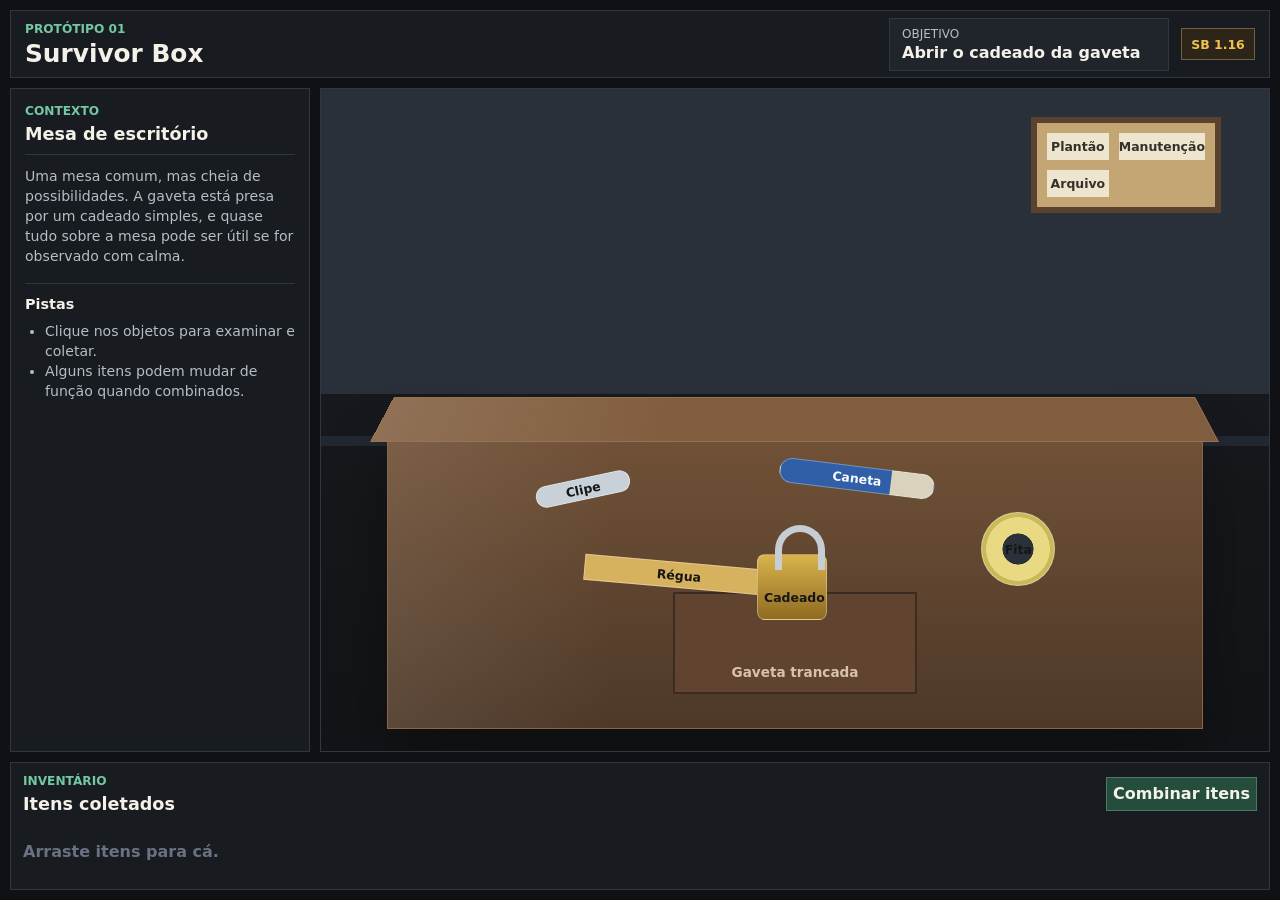
==== index.html @ 9f9d734f "Allow generic item combinations SB 1.16" ====
<!doctype html>
<html lang="pt-BR">
  <head>
    <meta charset="utf-8" />
    <meta name="viewport" content="width=device-width, initial-scale=1" />
    <title>Survivor Box - Protótipo</title>
    <link rel="stylesheet" href="src/styles.css?v=sb116" />
  </head>
  <body>
    <main class="game-shell" aria-label="Tela de jogo">
      <header class="top-bar">
        <div>
          <p class="eyebrow">Protótipo 01</p>
          <h1>Survivor Box</h1>
        </div>
        <div class="top-status">
          <div class="objective">
            <span>Objetivo</span>
            <strong>Abrir o cadeado da gaveta</strong>
          </div>
          <span class="version-label" aria-label="Versão do jogo">SB 1.16</span>
        </div>
      </header>

      <section class="play-layout">
        <aside class="context-panel" aria-labelledby="context-title">
          <div class="panel-header">
            <p class="eyebrow">Contexto</p>
            <h2 id="context-title">Mesa de escritório</h2>
          </div>
          <p id="context-text">
            Uma mesa comum, mas cheia de possibilidades. A gaveta está presa
            por um cadeado simples, e quase tudo sobre a mesa pode ser útil se
            for observado com calma.
          </p>
          <div class="notes">
            <h3>Pistas</h3>
            <ul id="clue-list">
              <li>Clique nos objetos para examinar e coletar.</li>
              <li>Alguns itens podem mudar de função quando combinados.</li>
            </ul>
          </div>
        </aside>

        <section class="scene" aria-label="Cenário interativo">
          <div class="wall">
            <div class="notice-board">
              <span>Plantão</span>
              <span>Manutenção</span>
              <span>Arquivo</span>
            </div>
          </div>

          <div class="desk" aria-label="Mesa de escritório">
            <button
              class="hotspot item paperclip"
              type="button"
              data-item="Clipe"
              data-description="Um clipe de metal. Fino, flexível e fácil de desdobrar com as mãos."
            >
              Clipe
            </button>
            <button
              class="hotspot item pen"
              type="button"
              data-item="Caneta"
              data-description="Uma caneta esferográfica. O corpo parece firme, e talvez esconda peças úteis por dentro."
            >
              Caneta
            </button>
            <button
              class="hotspot item tape"
              type="button"
              data-item="Fita"
              data-description="Um rolo pequeno de fita adesiva. Não resolve tudo, mas segura quase qualquer improviso por tempo suficiente."
            >
              Fita
            </button>
            <button
              class="hotspot item ruler"
              type="button"
              data-item="Régua"
              data-description="Uma régua fina de plástico. Boa para medir, apoiar ou alcançar uma fresta estreita."
            >
              Régua
            </button>
            <button
              class="hotspot lock"
              id="lock"
              type="button"
              data-description="O cadeado prende a gaveta. A abertura é pequena, e força bruta só faria barulho."
            >
              Cadeado
            </button>
            <div class="drawer" id="drawer">
              <span id="drawer-label">Gaveta trancada</span>
            </div>
            <div class="success-message" id="success-message" role="status">
              Gaveta aberta. Protótipo concluído.
            </div>
          </div>
        </section>
      </section>

      <section class="inventory" aria-labelledby="inventory-title">
        <div class="inventory-head">
          <div>
            <p class="eyebrow">Inventário</p>
            <h2 id="inventory-title">Itens coletados</h2>
          </div>
          <div class="combine-controls">
            <button class="action-button" type="button" id="combine-button">
              Combinar itens
            </button>
            <span class="combine-instruction" id="combine-instruction" hidden>
              Clique nos itens para combinar
            </span>
            <button class="ok-button" type="button" id="combine-ok-button" hidden>
              OK
            </button>
          </div>
        </div>
        <div class="inventory-items" id="inventory-items" aria-live="polite">
          <span class="inventory-empty">Arraste itens para cá.</span>
        </div>
      </section>
    </main>

    <div class="cursor-hint" id="cursor-hint" aria-hidden="true">
      Clique nos itens para combinar
    </div>
    <div class="action-hint" id="action-hint" aria-hidden="true">
      A ferramenta parece não ter efeito.
    </div>
    <script src="src/game.js?v=sb116"></script>
  </body>
</html>
---- src/styles.css ----
:root {
  color-scheme: dark;
  --bg: #101114;
  --panel: #181b20;
  --panel-strong: #20252c;
  --desk: #735338;
  --desk-dark: #4d3828;
  --text: #f4f1e9;
  --muted: #b7bdc7;
  --accent: #73c7a2;
  --accent-strong: #f2c14e;
  --line: #303743;
}

* {
  box-sizing: border-box;
}

body {
  margin: 0;
  min-width: 1100px;
  min-height: 100vh;
  overflow: hidden;
  font-family:
    Inter, ui-sans-serif, system-ui, -apple-system, BlinkMacSystemFont, "Segoe UI",
    sans-serif;
  background: var(--bg);
  color: var(--text);
}

body.combine-mode {
  cursor: crosshair;
}

body.combine-mode .inventory-token {
  cursor: crosshair;
}

body.combine-mode .action-button,
body.combine-mode .ok-button {
  cursor: pointer;
}

body.dragging-item {
  cursor: grabbing;
  user-select: none;
}

button {
  font: inherit;
}

.game-shell {
  height: 100vh;
  display: grid;
  grid-template-rows: 68px minmax(0, 1fr) 128px;
  gap: 10px;
  padding: 10px;
}

.top-bar,
.inventory,
.context-panel {
  border: 1px solid var(--line);
  background: var(--panel);
}

.top-bar {
  min-height: 0;
  display: flex;
  align-items: center;
  justify-content: space-between;
  padding: 10px 14px;
}

.eyebrow,
h1,
h2,
h3,
p {
  margin-top: 0;
}

.eyebrow {
  margin-bottom: 4px;
  color: var(--accent);
  font-size: 0.76rem;
  font-weight: 800;
  letter-spacing: 0;
  text-transform: uppercase;
}

h1 {
  margin-bottom: 0;
  font-size: 1.55rem;
  line-height: 1;
}

h2 {
  margin-bottom: 0;
  font-size: 1.1rem;
}

h3 {
  margin-bottom: 10px;
  font-size: 0.9rem;
}

p,
li {
  color: var(--muted);
  font-size: 0.88rem;
  line-height: 1.42;
}

.objective {
  display: grid;
  gap: 2px;
  min-width: 280px;
  padding: 8px 12px;
  border: 1px solid var(--line);
  background: var(--panel-strong);
}

.top-status {
  display: flex;
  align-items: center;
  gap: 12px;
}

.version-label {
  min-width: 74px;
  min-height: 32px;
  display: inline-grid;
  place-items: center;
  border: 1px solid #6f6040;
  background: #2d2618;
  color: var(--accent-strong);
  font-size: 0.78rem;
  font-weight: 900;
}

.objective span {
  color: var(--muted);
  font-size: 0.75rem;
  text-transform: uppercase;
}

.play-layout {
  min-height: 0;
  display: grid;
  grid-template-columns: 300px minmax(720px, 1fr);
  gap: 10px;
}

.context-panel {
  overflow: hidden;
  padding: 14px;
}

.panel-header {
  margin-bottom: 12px;
  padding-bottom: 10px;
  border-bottom: 1px solid var(--line);
}

.notes {
  margin-top: 16px;
  padding-top: 12px;
  border-top: 1px solid var(--line);
}

.notes ul {
  margin: 0;
  padding-left: 20px;
}

.scene {
  position: relative;
  overflow: hidden;
  min-height: 0;
  border: 1px solid var(--line);
  background:
    linear-gradient(180deg, #29303a 0 46%, transparent 46%),
    linear-gradient(180deg, #1a1d22 0, #121417 100%);
}

.wall {
  position: absolute;
  inset: 0 0 46% 0;
  border-bottom: 10px solid #222832;
}

.notice-board {
  position: absolute;
  top: 28px;
  right: 48px;
  width: 190px;
  height: 96px;
  padding: 10px;
  border: 6px solid #5b412f;
  background: #c3a673;
  display: grid;
  grid-template-columns: 1fr 1fr;
  gap: 10px;
}

.notice-board span {
  display: grid;
  place-items: center;
  min-height: 26px;
  background: #eee5cf;
  color: #34302a;
  font-size: 0.78rem;
  font-weight: 700;
}

.desk {
  position: absolute;
  left: 7%;
  right: 7%;
  bottom: 22px;
  height: min(310px, calc(100% - 130px));
  border: 1px solid #8a6545;
  background:
    linear-gradient(90deg, rgba(255, 255, 255, 0.08), transparent 28%),
    linear-gradient(180deg, var(--desk), var(--desk-dark));
  box-shadow: 0 28px 60px rgba(0, 0, 0, 0.32);
}

.desk::before {
  content: "";
  position: absolute;
  left: -18px;
  right: -18px;
  top: -28px;
  height: 48px;
  border: 1px solid #9b7250;
  background:
    linear-gradient(90deg, rgba(255, 255, 255, 0.12), transparent 36%),
    #815d3f;
  transform: perspective(260px) rotateX(18deg);
  transform-origin: bottom;
}

.desk.drop-target {
  box-shadow:
    inset 0 0 0 3px rgba(115, 199, 162, 0.3),
    0 28px 60px rgba(0, 0, 0, 0.32);
}

.drawer {
  position: absolute;
  left: 35%;
  bottom: 34px;
  width: 30%;
  height: 102px;
  border: 2px solid #3d2b1f;
  background: #60442f;
  display: grid;
  place-items: end center;
  padding-bottom: 12px;
  transition:
    bottom 260ms ease,
    background 260ms ease,
    box-shadow 260ms ease;
}

.drawer span {
  color: #d8c3a8;
  font-size: 0.85rem;
  font-weight: 700;
}

.drawer.open {
  bottom: 10px;
  background: #37271c;
  box-shadow: inset 0 34px 0 rgba(0, 0, 0, 0.35);
}

.drawer.open span {
  color: var(--accent);
}

.hotspot {
  position: absolute;
  z-index: 2;
  border: 1px solid rgba(255, 255, 255, 0.32);
  color: #161616;
  cursor: pointer;
  font-size: 0.78rem;
  font-weight: 800;
  touch-action: none;
  transition:
    transform 140ms ease,
    box-shadow 140ms ease,
    border-color 140ms ease;
}

.hotspot:hover,
.hotspot:focus-visible {
  outline: none;
  transform: translateY(-2px);
  border-color: var(--accent-strong);
  box-shadow: 0 0 0 3px rgba(242, 193, 78, 0.22);
}

.item.collected {
  opacity: 0.18;
  pointer-events: none;
}

.inventory.drop-target {
  border-color: var(--accent);
  box-shadow: inset 0 0 0 2px rgba(115, 199, 162, 0.3);
}

.paperclip {
  left: 18%;
  top: 58px;
  width: 96px;
  height: 22px;
  border-radius: 999px;
  background: #c9d1d8;
  transform: rotate(-12deg);
}

.pen {
  left: 48%;
  top: 46px;
  width: 156px;
  height: 25px;
  border-radius: 999px;
  background: linear-gradient(90deg, #305fa7 0 72%, #d9d2bd 72%);
  transform: rotate(7deg);
  color: #f8fbff;
}

.tape {
  right: 18%;
  top: 92px;
  width: 74px;
  height: 74px;
  border-radius: 50%;
  background: radial-gradient(circle, #2b3139 0 30%, #e9d982 31% 62%, #c9b95b 63%);
}

.ruler {
  left: 24%;
  top: 142px;
  width: 190px;
  height: 26px;
  background: #d6b15e;
  transform: rotate(5deg);
}

.dropped-item {
  min-width: 96px;
  min-height: 38px;
  display: inline-flex;
  align-items: center;
  justify-content: center;
  gap: 6px;
  padding: 6px 10px;
  border-radius: 6px;
  background: #20252c;
  color: var(--text);
}

.dropped-item span {
  color: var(--accent-strong);
}

.dropped-item.drag-source {
  opacity: 0.92;
  box-shadow: 0 0 0 3px rgba(242, 193, 78, 0.22);
}

.item.drag-source {
  opacity: 0.92;
  box-shadow: 0 0 0 3px rgba(242, 193, 78, 0.22);
}

.hotspot.combine-selected {
  border-color: var(--accent);
  box-shadow: 0 0 0 3px rgba(115, 199, 162, 0.3);
}

.lock {
  left: calc(50% - 38px);
  bottom: 108px;
  width: 70px;
  height: 66px;
  padding-top: 22px;
  border-radius: 8px;
  background: linear-gradient(180deg, #d9b34c, #8f6b21);
}

.lock::before {
  content: "";
  position: absolute;
  left: 17px;
  top: -30px;
  width: 36px;
  height: 38px;
  border: 7px solid #c7cdd4;
  border-bottom: 0;
  border-radius: 28px 28px 0 0;
}

.lock.open {
  bottom: 82px;
  opacity: 0.55;
  transform: rotate(12deg);
  pointer-events: none;
}

.lock.open::before {
  transform: translateX(16px) rotate(18deg);
  transform-origin: bottom left;
}

.lock.use-target {
  border-color: var(--accent);
  box-shadow: 0 0 0 4px rgba(115, 199, 162, 0.24);
}

.success-message {
  position: absolute;
  left: 50%;
  bottom: 160px;
  z-index: 3;
  width: 320px;
  min-height: 54px;
  display: none;
  place-items: center;
  padding: 12px 16px;
  border: 1px solid #6aa98c;
  background: #153528;
  color: var(--text);
  font-weight: 800;
  text-align: center;
  transform: translateX(-50%);
}

.success-message.visible {
  display: grid;
}

.inventory {
  min-height: 0;
  padding: 10px 12px;
}

.inventory-head {
  display: flex;
  align-items: center;
  justify-content: space-between;
  margin-bottom: 8px;
}

.combine-controls {
  display: flex;
  align-items: center;
  gap: 8px;
}

.action-button,
.ok-button {
  min-width: 146px;
  min-height: 34px;
  border: 1px solid #497a63;
  background: #244d3c;
  color: var(--text);
  cursor: pointer;
  font-weight: 800;
}

.action-button.active {
  border-color: var(--accent-strong);
  background: #5a4318;
  color: #fff4ca;
}

.combine-instruction {
  min-height: 34px;
  display: inline-grid;
  place-items: center;
  padding: 0 10px;
  border: 1px solid #6f6040;
  background: #2d2618;
  color: var(--accent-strong);
  font-size: 0.78rem;
  font-weight: 900;
  white-space: nowrap;
}

.combine-instruction.ready {
  border-color: var(--accent);
  background: #173b2d;
  color: var(--text);
}

.ok-button {
  min-width: 54px;
  border-color: #6f6040;
  background: #2d2618;
  color: var(--accent-strong);
}

.ok-button:disabled {
  opacity: 0.42;
  cursor: not-allowed;
}

.combine-instruction[hidden],
.ok-button[hidden] {
  display: none;
}

.action-button:hover,
.action-button:focus-visible,
.ok-button:hover:not(:disabled),
.ok-button:focus-visible {
  outline: none;
  border-color: var(--accent);
}

.cursor-hint,
.action-hint {
  position: fixed;
  left: 0;
  top: 0;
  z-index: 20;
  display: none;
  pointer-events: none;
  padding: 7px 10px;
  border: 1px solid #6f6040;
  background: rgba(45, 38, 24, 0.96);
  color: var(--accent-strong);
  font-size: 0.78rem;
  font-weight: 900;
  transform: translate(14px, 16px);
  white-space: nowrap;
}

.action-hint {
  border-color: #8d7450;
  background: rgba(28, 25, 21, 0.96);
  color: #e8d8bc;
}

.inventory-items {
  min-height: 58px;
  display: flex;
  align-items: center;
  gap: 10px;
  overflow: hidden;
}

.inventory-empty {
  color: #697280;
  font-weight: 800;
}

.inventory-token {
  min-width: 104px;
  min-height: 58px;
  display: inline-flex;
  align-items: center;
  justify-content: center;
  gap: 8px;
  padding: 8px 12px;
  border: 1px solid transparent;
  background: #20252c;
  color: var(--text);
  cursor: pointer;
  font-weight: 900;
  touch-action: none;
}

.inventory-token.selected {
  border-color: var(--accent-strong);
  box-shadow: inset 0 0 0 2px rgba(242, 193, 78, 0.36);
}

.inventory-token.combine-selected {
  border-color: var(--accent);
  background: #1d3a2d;
  box-shadow: inset 0 0 0 2px rgba(115, 199, 162, 0.36);
}

.inventory-token.combine-selected::after {
  content: "Selecionado";
  color: var(--accent);
  font-size: 0.68rem;
  font-weight: 900;
}

.token-icon {
  width: 26px;
  height: 26px;
  display: inline-grid;
  place-items: center;
  border: 1px solid #526171;
  background: #11151a;
  color: var(--accent-strong);
  font-size: 1rem;
}

.cursor-hint.visible,
.action-hint.visible {
  display: block;
}

.drag-ghost {
  position: fixed;
  left: 0;
  top: 0;
  z-index: 30;
  display: grid;
  place-items: center;
  min-width: 96px;
  min-height: 38px;
  padding: 8px 12px;
  border: 1px solid var(--accent-strong);
  background: rgba(36, 77, 60, 0.94);
  color: var(--text);
  font-size: 0.82rem;
  font-weight: 900;
  pointer-events: none;
  transform: translate(-50%, -50%);
}

@media (max-height: 680px) {
  body {
    overflow: auto;
  }

  .game-shell {
    min-height: 680px;
  }
}
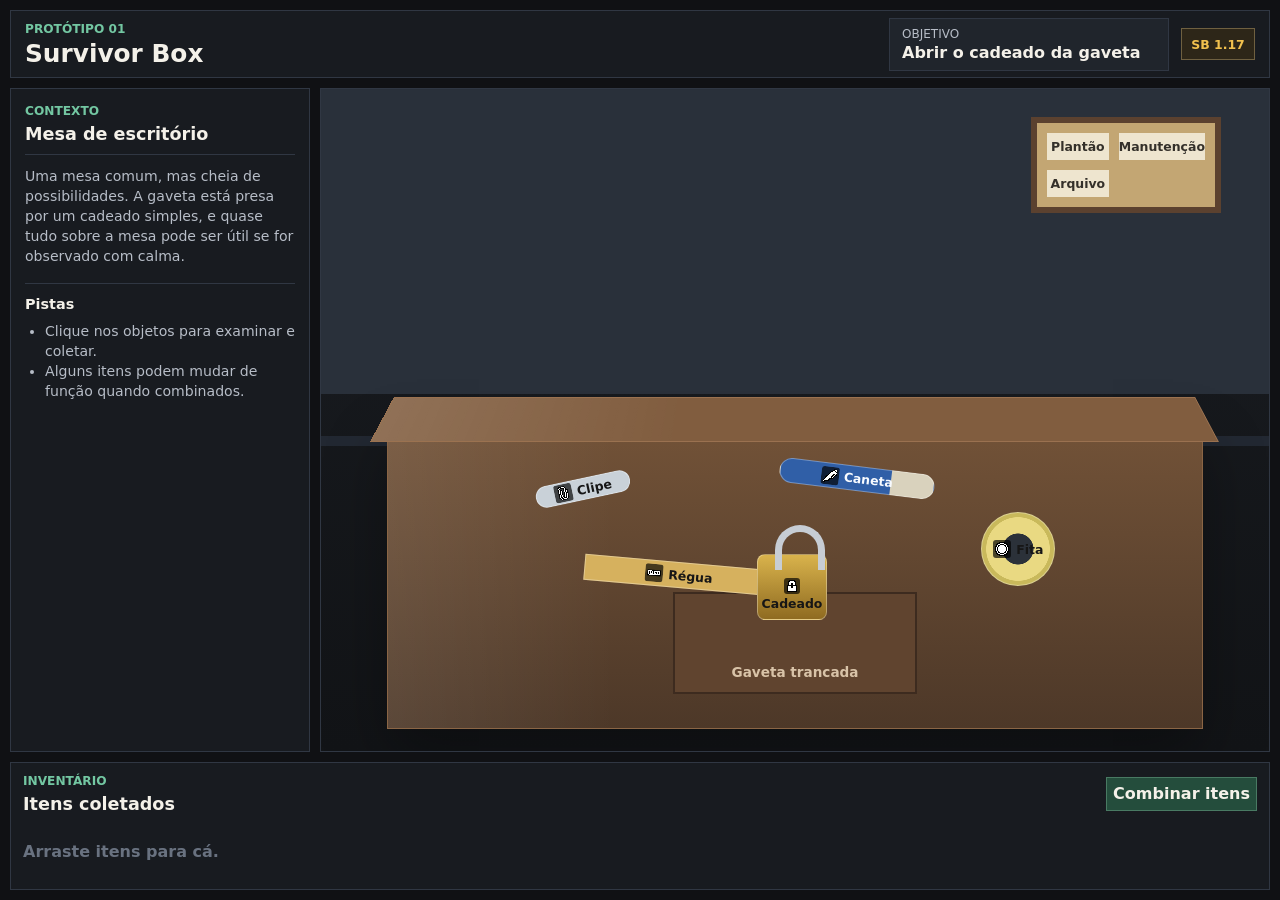
==== commit 3cda730e: "Add item icons SB 1.17" ====
--- a/index.html
+++ b/index.html
@@ -4,7 +4,7 @@
     <meta charset="utf-8" />
     <meta name="viewport" content="width=device-width, initial-scale=1" />
     <title>Survivor Box - Protótipo</title>
-    <link rel="stylesheet" href="src/styles.css?v=sb116" />
+    <link rel="stylesheet" href="src/styles.css?v=sb117" />
   </head>
   <body>
     <main class="game-shell" aria-label="Tela de jogo">
@@ -18,7 +18,7 @@
             <span>Objetivo</span>
             <strong>Abrir o cadeado da gaveta</strong>
           </div>
-          <span class="version-label" aria-label="Versão do jogo">SB 1.16</span>
+          <span class="version-label" aria-label="Versão do jogo">SB 1.17</span>
         </div>
       </header>
 
@@ -90,7 +90,13 @@
               type="button"
               data-description="O cadeado prende a gaveta. A abertura é pequena, e força bruta só faria barulho."
             >
-              Cadeado
+              <img
+                class="item-icon"
+                src="src/assets/icons/cadeado.png"
+                alt=""
+                draggable="false"
+              />
+              <span>Cadeado</span>
             </button>
             <div class="drawer" id="drawer">
               <span id="drawer-label">Gaveta trancada</span>
@@ -132,6 +138,6 @@
     <div class="action-hint" id="action-hint" aria-hidden="true">
       A ferramenta parece não ter efeito.
     </div>
-    <script src="src/game.js?v=sb116"></script>
+    <script src="src/game.js?v=sb117"></script>
   </body>
 </html>
--- a/src/styles.css
+++ b/src/styles.css
@@ -285,6 +285,10 @@
 .hotspot {
   position: absolute;
   z-index: 2;
+  display: inline-flex;
+  align-items: center;
+  justify-content: center;
+  gap: 5px;
   border: 1px solid rgba(255, 255, 255, 0.32);
   color: #161616;
   cursor: pointer;
@@ -297,6 +301,16 @@
     border-color 140ms ease;
 }
 
+.item-icon {
+  width: 18px;
+  height: 18px;
+  image-rendering: pixelated;
+  object-fit: contain;
+  padding: 2px;
+  border-radius: 3px;
+  background: rgba(0, 0, 0, 0.68);
+}
+
 .hotspot:hover,
 .hotspot:focus-visible {
   outline: none;
@@ -368,7 +382,7 @@
 }
 
 .dropped-item span {
-  color: var(--accent-strong);
+  color: var(--text);
 }
 
 .dropped-item.drag-source {
@@ -391,9 +405,16 @@
   bottom: 108px;
   width: 70px;
   height: 66px;
-  padding-top: 22px;
+  flex-direction: column;
+  gap: 2px;
+  padding-top: 16px;
   border-radius: 8px;
   background: linear-gradient(180deg, #d9b34c, #8f6b21);
+}
+
+.lock .item-icon {
+  width: 16px;
+  height: 16px;
 }
 
 .lock::before {
@@ -600,12 +621,12 @@
 .token-icon {
   width: 26px;
   height: 26px;
-  display: inline-grid;
-  place-items: center;
+  flex: 0 0 auto;
+  padding: 4px;
   border: 1px solid #526171;
   background: #11151a;
-  color: var(--accent-strong);
-  font-size: 1rem;
+  image-rendering: pixelated;
+  object-fit: contain;
 }
 
 .cursor-hint.visible,
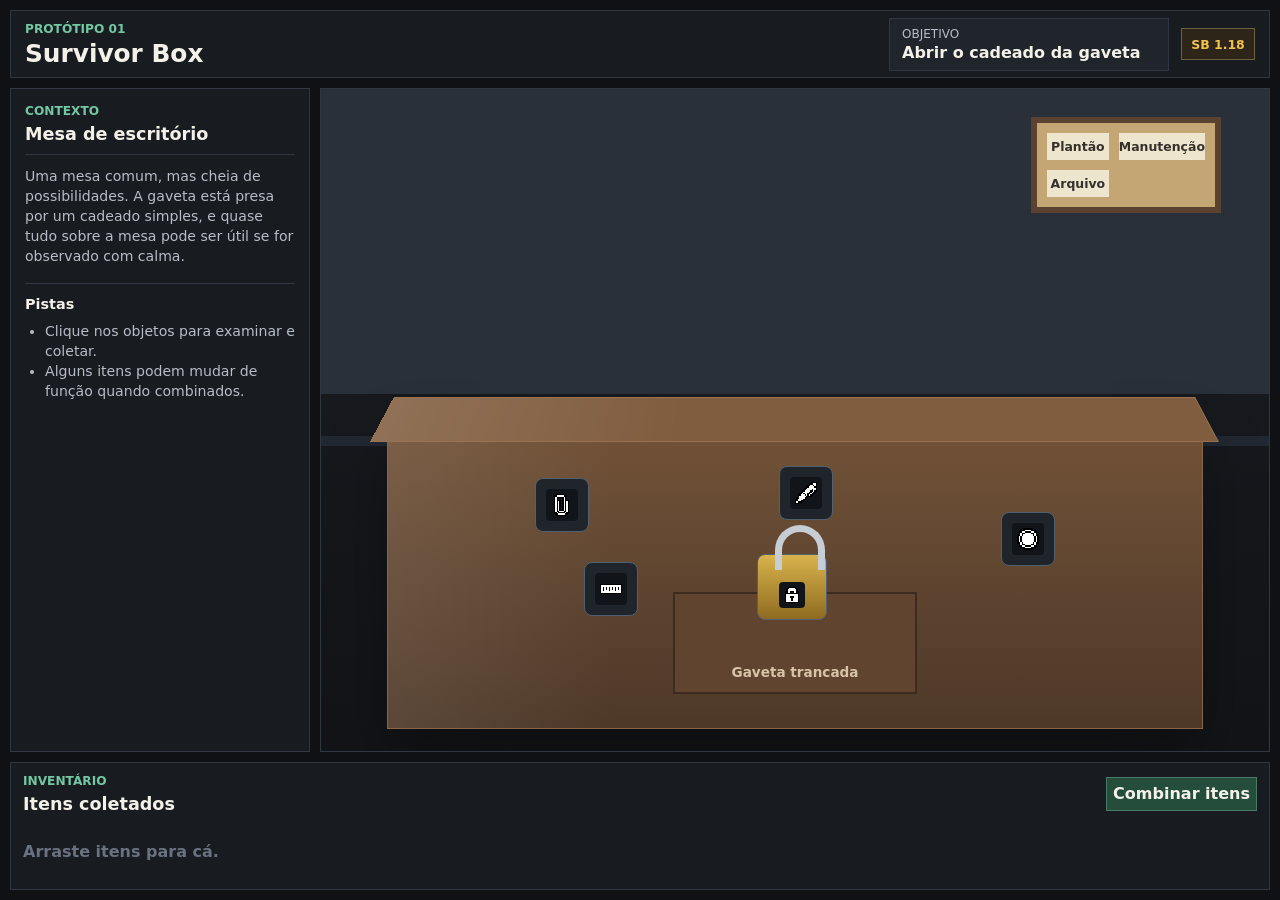
==== commit fb5567f7: "Use icon-only scene items SB 1.18" ====
--- a/index.html
+++ b/index.html
@@ -4,7 +4,7 @@
     <meta charset="utf-8" />
     <meta name="viewport" content="width=device-width, initial-scale=1" />
     <title>Survivor Box - Protótipo</title>
-    <link rel="stylesheet" href="src/styles.css?v=sb117" />
+    <link rel="stylesheet" href="src/styles.css?v=sb118" />
   </head>
   <body>
     <main class="game-shell" aria-label="Tela de jogo">
@@ -18,7 +18,7 @@
             <span>Objetivo</span>
             <strong>Abrir o cadeado da gaveta</strong>
           </div>
-          <span class="version-label" aria-label="Versão do jogo">SB 1.17</span>
+          <span class="version-label" aria-label="Versão do jogo">SB 1.18</span>
         </div>
       </header>
 
@@ -138,6 +138,6 @@
     <div class="action-hint" id="action-hint" aria-hidden="true">
       A ferramenta parece não ter efeito.
     </div>
-    <script src="src/game.js?v=sb117"></script>
+    <script src="src/game.js?v=sb118"></script>
   </body>
 </html>
--- a/src/styles.css
+++ b/src/styles.css
@@ -288,9 +288,10 @@
   display: inline-flex;
   align-items: center;
   justify-content: center;
-  gap: 5px;
-  border: 1px solid rgba(255, 255, 255, 0.32);
-  color: #161616;
+  gap: 0;
+  border: 1px solid #526171;
+  background: #20252c;
+  color: var(--text);
   cursor: pointer;
   font-size: 0.78rem;
   font-weight: 800;
@@ -302,13 +303,22 @@
 }
 
 .item-icon {
-  width: 18px;
-  height: 18px;
+  width: 32px;
+  height: 32px;
   image-rendering: pixelated;
   object-fit: contain;
-  padding: 2px;
-  border-radius: 3px;
-  background: rgba(0, 0, 0, 0.68);
+  padding: 5px;
+  border-radius: 4px;
+  background: #11151a;
+}
+
+.desk .hotspot > span {
+  position: absolute;
+  width: 1px;
+  height: 1px;
+  overflow: hidden;
+  white-space: nowrap;
+  clip-path: inset(50%);
 }
 
 .hotspot:hover,
@@ -332,51 +342,45 @@
 .paperclip {
   left: 18%;
   top: 58px;
-  width: 96px;
-  height: 22px;
-  border-radius: 999px;
-  background: #c9d1d8;
-  transform: rotate(-12deg);
+  width: 54px;
+  height: 54px;
+  border-radius: 8px;
 }
 
 .pen {
   left: 48%;
   top: 46px;
-  width: 156px;
-  height: 25px;
-  border-radius: 999px;
-  background: linear-gradient(90deg, #305fa7 0 72%, #d9d2bd 72%);
-  transform: rotate(7deg);
-  color: #f8fbff;
+  width: 54px;
+  height: 54px;
+  border-radius: 8px;
 }
 
 .tape {
   right: 18%;
   top: 92px;
-  width: 74px;
-  height: 74px;
-  border-radius: 50%;
-  background: radial-gradient(circle, #2b3139 0 30%, #e9d982 31% 62%, #c9b95b 63%);
+  width: 54px;
+  height: 54px;
+  border-radius: 8px;
 }
 
 .ruler {
   left: 24%;
   top: 142px;
-  width: 190px;
-  height: 26px;
-  background: #d6b15e;
-  transform: rotate(5deg);
+  width: 54px;
+  height: 54px;
+  border-radius: 8px;
 }
 
 .dropped-item {
-  min-width: 96px;
-  min-height: 38px;
+  width: 54px;
+  height: 54px;
+  min-width: 54px;
+  min-height: 54px;
   display: inline-flex;
   align-items: center;
   justify-content: center;
-  gap: 6px;
-  padding: 6px 10px;
-  border-radius: 6px;
+  padding: 0;
+  border-radius: 8px;
   background: #20252c;
   color: var(--text);
 }
@@ -413,8 +417,8 @@
 }
 
 .lock .item-icon {
-  width: 16px;
-  height: 16px;
+  width: 26px;
+  height: 26px;
 }
 
 .lock::before {
@@ -639,11 +643,12 @@
   left: 0;
   top: 0;
   z-index: 30;
-  display: grid;
-  place-items: center;
-  min-width: 96px;
-  min-height: 38px;
-  padding: 8px 12px;
+  display: inline-flex;
+  align-items: center;
+  justify-content: center;
+  width: 54px;
+  height: 54px;
+  padding: 0;
   border: 1px solid var(--accent-strong);
   background: rgba(36, 77, 60, 0.94);
   color: var(--text);
@@ -653,6 +658,15 @@
   transform: translate(-50%, -50%);
 }
 
+.drag-ghost span {
+  position: absolute;
+  width: 1px;
+  height: 1px;
+  overflow: hidden;
+  white-space: nowrap;
+  clip-path: inset(50%);
+}
+
 @media (max-height: 680px) {
   body {
     overflow: auto;
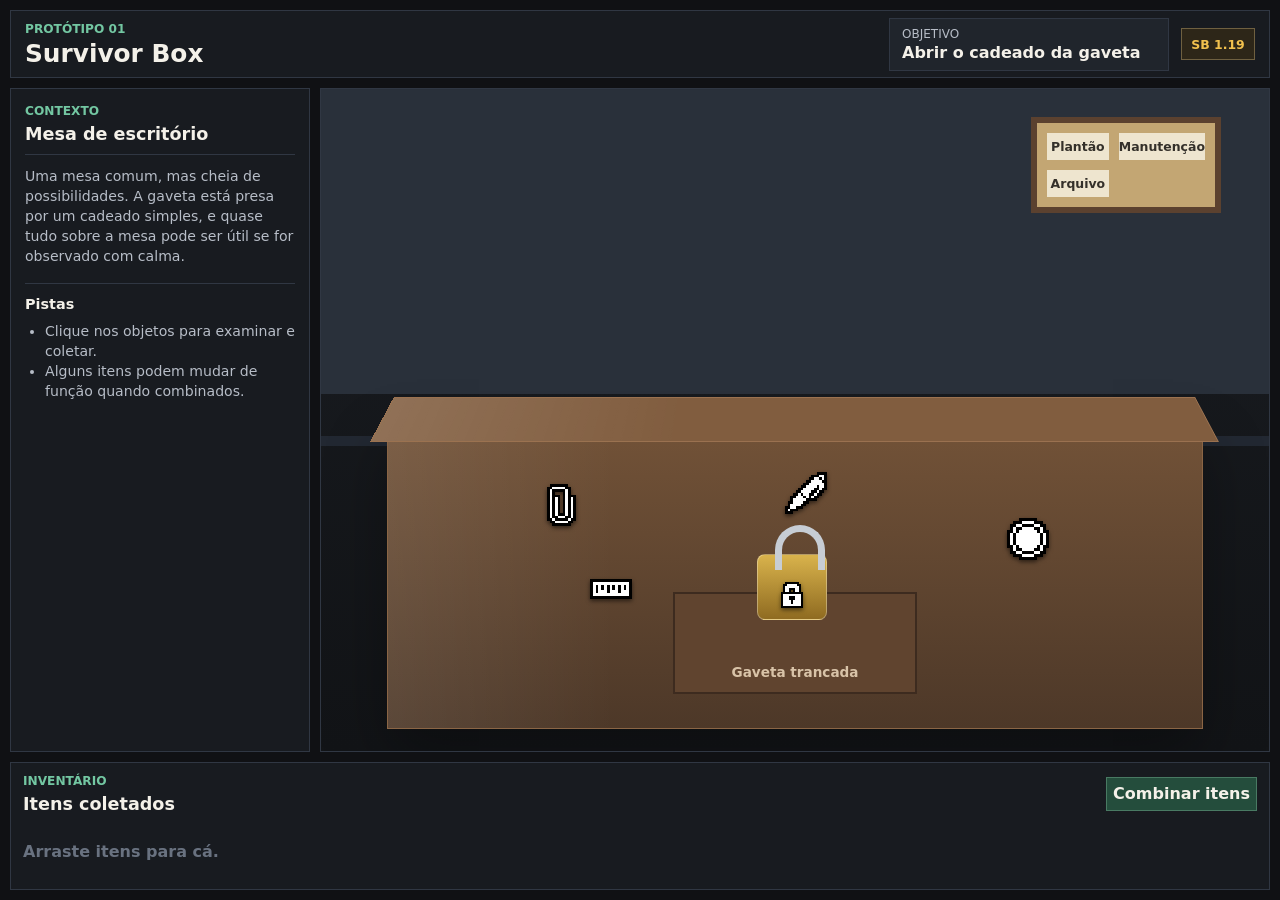
==== commit f91438ee: "Remove scene item borders SB 1.19" ====
--- a/index.html
+++ b/index.html
@@ -4,7 +4,7 @@
     <meta charset="utf-8" />
     <meta name="viewport" content="width=device-width, initial-scale=1" />
     <title>Survivor Box - Protótipo</title>
-    <link rel="stylesheet" href="src/styles.css?v=sb118" />
+    <link rel="stylesheet" href="src/styles.css?v=sb119" />
   </head>
   <body>
     <main class="game-shell" aria-label="Tela de jogo">
@@ -18,7 +18,7 @@
             <span>Objetivo</span>
             <strong>Abrir o cadeado da gaveta</strong>
           </div>
-          <span class="version-label" aria-label="Versão do jogo">SB 1.18</span>
+          <span class="version-label" aria-label="Versão do jogo">SB 1.19</span>
         </div>
       </header>
 
@@ -138,6 +138,6 @@
     <div class="action-hint" id="action-hint" aria-hidden="true">
       A ferramenta parece não ter efeito.
     </div>
-    <script src="src/game.js?v=sb118"></script>
+    <script src="src/game.js?v=sb119"></script>
   </body>
 </html>
--- a/src/styles.css
+++ b/src/styles.css
@@ -289,8 +289,8 @@
   align-items: center;
   justify-content: center;
   gap: 0;
-  border: 1px solid #526171;
-  background: #20252c;
+  border: 0;
+  background: transparent;
   color: var(--text);
   cursor: pointer;
   font-size: 0.78rem;
@@ -303,13 +303,13 @@
 }
 
 .item-icon {
-  width: 32px;
-  height: 32px;
+  width: 42px;
+  height: 42px;
   image-rendering: pixelated;
   object-fit: contain;
-  padding: 5px;
-  border-radius: 4px;
-  background: #11151a;
+  padding: 0;
+  background: transparent;
+  filter: drop-shadow(0 2px 2px rgba(0, 0, 0, 0.55));
 }
 
 .desk .hotspot > span {
@@ -325,8 +325,7 @@
 .hotspot:focus-visible {
   outline: none;
   transform: translateY(-2px);
-  border-color: var(--accent-strong);
-  box-shadow: 0 0 0 3px rgba(242, 193, 78, 0.22);
+  filter: drop-shadow(0 0 8px rgba(242, 193, 78, 0.55));
 }
 
 .item.collected {
@@ -380,8 +379,8 @@
   align-items: center;
   justify-content: center;
   padding: 0;
-  border-radius: 8px;
-  background: #20252c;
+  border-radius: 0;
+  background: transparent;
   color: var(--text);
 }
 
@@ -391,17 +390,16 @@
 
 .dropped-item.drag-source {
   opacity: 0.92;
-  box-shadow: 0 0 0 3px rgba(242, 193, 78, 0.22);
+  filter: drop-shadow(0 0 8px rgba(242, 193, 78, 0.55));
 }
 
 .item.drag-source {
   opacity: 0.92;
-  box-shadow: 0 0 0 3px rgba(242, 193, 78, 0.22);
+  filter: drop-shadow(0 0 8px rgba(242, 193, 78, 0.55));
 }
 
 .hotspot.combine-selected {
-  border-color: var(--accent);
-  box-shadow: 0 0 0 3px rgba(115, 199, 162, 0.3);
+  filter: drop-shadow(0 0 9px rgba(115, 199, 162, 0.72));
 }
 
 .lock {
@@ -414,6 +412,7 @@
   padding-top: 16px;
   border-radius: 8px;
   background: linear-gradient(180deg, #d9b34c, #8f6b21);
+  border: 1px solid rgba(255, 255, 255, 0.32);
 }
 
 .lock .item-icon {
@@ -448,6 +447,7 @@
 .lock.use-target {
   border-color: var(--accent);
   box-shadow: 0 0 0 4px rgba(115, 199, 162, 0.24);
+  filter: none;
 }
 
 .success-message {
@@ -649,13 +649,14 @@
   width: 54px;
   height: 54px;
   padding: 0;
-  border: 1px solid var(--accent-strong);
-  background: rgba(36, 77, 60, 0.94);
+  border: 0;
+  background: transparent;
   color: var(--text);
   font-size: 0.82rem;
   font-weight: 900;
   pointer-events: none;
   transform: translate(-50%, -50%);
+  filter: drop-shadow(0 0 8px rgba(242, 193, 78, 0.65));
 }
 
 .drag-ghost span {
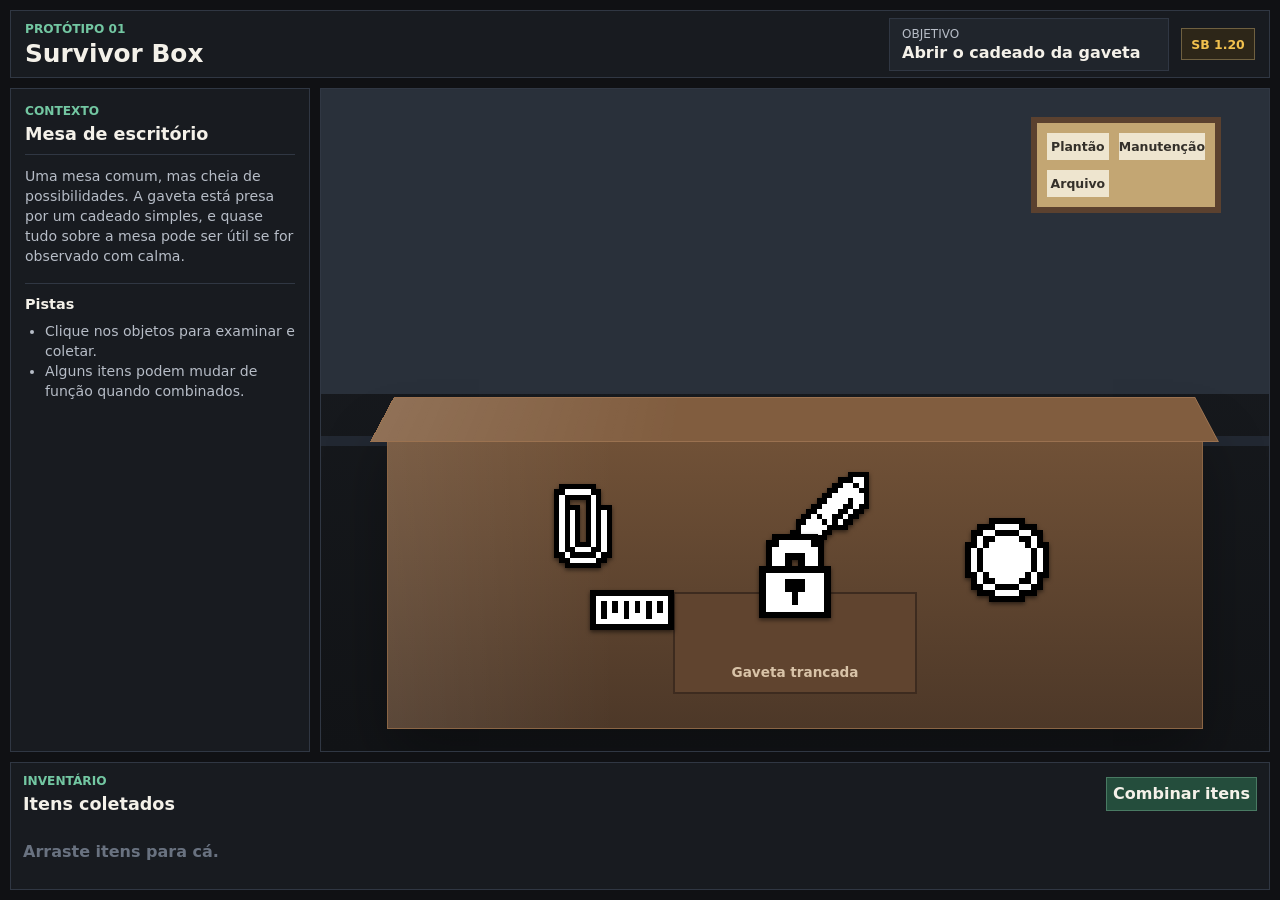
==== commit 7851d91d: "Enlarge scene icons SB 1.20" ====
--- a/index.html
+++ b/index.html
@@ -4,7 +4,7 @@
     <meta charset="utf-8" />
     <meta name="viewport" content="width=device-width, initial-scale=1" />
     <title>Survivor Box - Protótipo</title>
-    <link rel="stylesheet" href="src/styles.css?v=sb119" />
+    <link rel="stylesheet" href="src/styles.css?v=sb120" />
   </head>
   <body>
     <main class="game-shell" aria-label="Tela de jogo">
@@ -18,7 +18,7 @@
             <span>Objetivo</span>
             <strong>Abrir o cadeado da gaveta</strong>
           </div>
-          <span class="version-label" aria-label="Versão do jogo">SB 1.19</span>
+          <span class="version-label" aria-label="Versão do jogo">SB 1.20</span>
         </div>
       </header>
 
@@ -138,6 +138,6 @@
     <div class="action-hint" id="action-hint" aria-hidden="true">
       A ferramenta parece não ter efeito.
     </div>
-    <script src="src/game.js?v=sb119"></script>
+    <script src="src/game.js?v=sb120"></script>
   </body>
 </html>
--- a/src/styles.css
+++ b/src/styles.css
@@ -303,8 +303,8 @@
 }
 
 .item-icon {
-  width: 42px;
-  height: 42px;
+  width: 84px;
+  height: 84px;
   image-rendering: pixelated;
   object-fit: contain;
   padding: 0;
@@ -341,40 +341,40 @@
 .paperclip {
   left: 18%;
   top: 58px;
-  width: 54px;
-  height: 54px;
+  width: 96px;
+  height: 96px;
   border-radius: 8px;
 }
 
 .pen {
   left: 48%;
   top: 46px;
-  width: 54px;
-  height: 54px;
+  width: 96px;
+  height: 96px;
   border-radius: 8px;
 }
 
 .tape {
   right: 18%;
   top: 92px;
-  width: 54px;
-  height: 54px;
+  width: 96px;
+  height: 96px;
   border-radius: 8px;
 }
 
 .ruler {
   left: 24%;
   top: 142px;
-  width: 54px;
-  height: 54px;
+  width: 96px;
+  height: 96px;
   border-radius: 8px;
 }
 
 .dropped-item {
-  width: 54px;
-  height: 54px;
-  min-width: 54px;
-  min-height: 54px;
+  width: 96px;
+  height: 96px;
+  min-width: 96px;
+  min-height: 96px;
   display: inline-flex;
   align-items: center;
   justify-content: center;
@@ -403,33 +403,25 @@
 }
 
 .lock {
-  left: calc(50% - 38px);
-  bottom: 108px;
-  width: 70px;
-  height: 66px;
+  left: calc(50% - 48px);
+  bottom: 104px;
+  width: 96px;
+  height: 96px;
   flex-direction: column;
   gap: 2px;
-  padding-top: 16px;
-  border-radius: 8px;
-  background: linear-gradient(180deg, #d9b34c, #8f6b21);
-  border: 1px solid rgba(255, 255, 255, 0.32);
+  padding: 0;
+  border-radius: 0;
+  background: transparent;
+  border: 0;
 }
 
 .lock .item-icon {
-  width: 26px;
-  height: 26px;
+  width: 84px;
+  height: 84px;
 }
 
 .lock::before {
-  content: "";
-  position: absolute;
-  left: 17px;
-  top: -30px;
-  width: 36px;
-  height: 38px;
-  border: 7px solid #c7cdd4;
-  border-bottom: 0;
-  border-radius: 28px 28px 0 0;
+  content: none;
 }
 
 .lock.open {
@@ -440,8 +432,7 @@
 }
 
 .lock.open::before {
-  transform: translateX(16px) rotate(18deg);
-  transform-origin: bottom left;
+  content: none;
 }
 
 .lock.use-target {
@@ -646,8 +637,8 @@
   display: inline-flex;
   align-items: center;
   justify-content: center;
-  width: 54px;
-  height: 54px;
+  width: 96px;
+  height: 96px;
   padding: 0;
   border: 0;
   background: transparent;
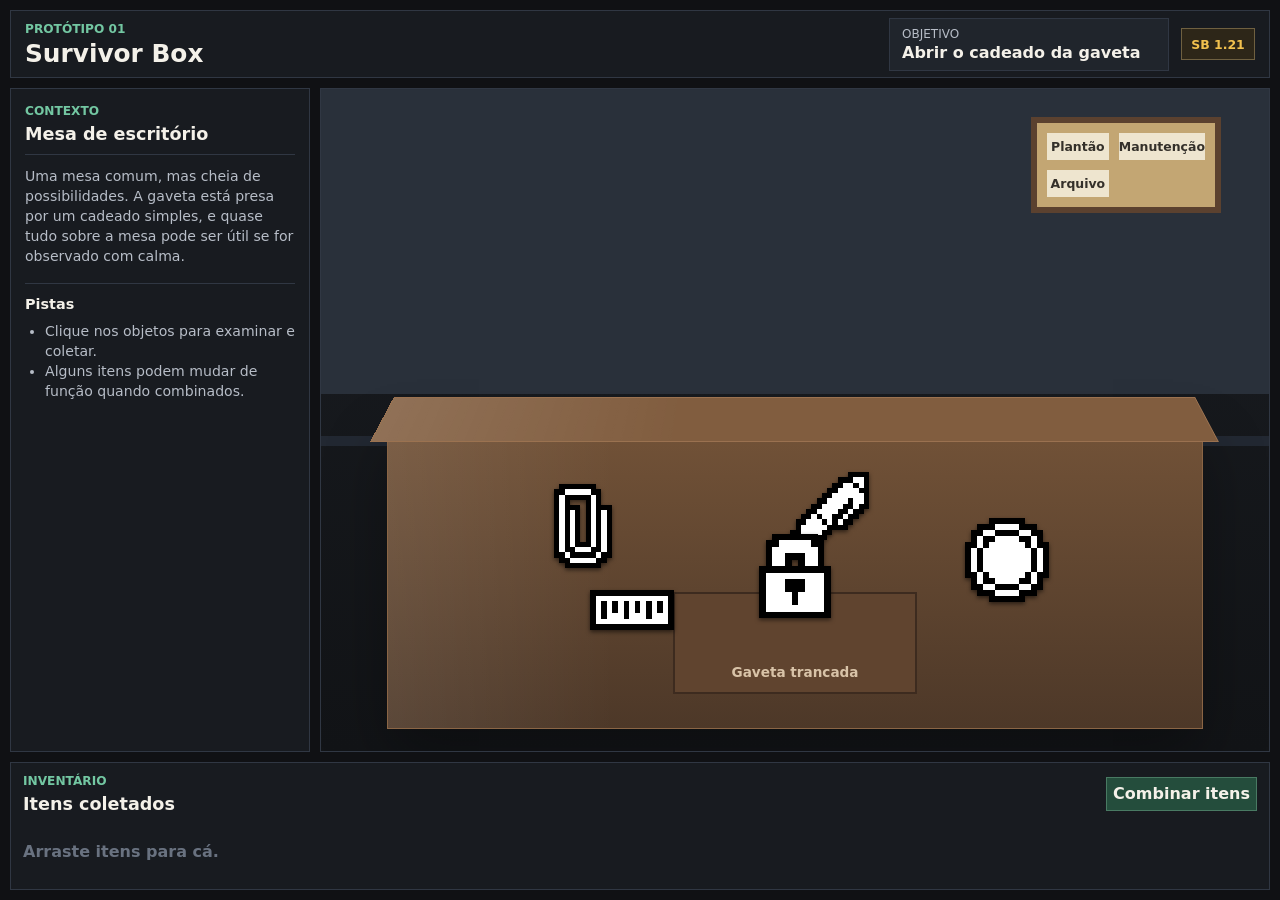
==== commit 9fcb2bbb: "Show item names on hover SB 1.21" ====
--- a/index.html
+++ b/index.html
@@ -4,7 +4,7 @@
     <meta charset="utf-8" />
     <meta name="viewport" content="width=device-width, initial-scale=1" />
     <title>Survivor Box - Protótipo</title>
-    <link rel="stylesheet" href="src/styles.css?v=sb120" />
+    <link rel="stylesheet" href="src/styles.css?v=sb121" />
   </head>
   <body>
     <main class="game-shell" aria-label="Tela de jogo">
@@ -18,7 +18,7 @@
             <span>Objetivo</span>
             <strong>Abrir o cadeado da gaveta</strong>
           </div>
-          <span class="version-label" aria-label="Versão do jogo">SB 1.20</span>
+          <span class="version-label" aria-label="Versão do jogo">SB 1.21</span>
         </div>
       </header>
 
@@ -138,6 +138,6 @@
     <div class="action-hint" id="action-hint" aria-hidden="true">
       A ferramenta parece não ter efeito.
     </div>
-    <script src="src/game.js?v=sb120"></script>
+    <script src="src/game.js?v=sb121"></script>
   </body>
 </html>
--- a/src/styles.css
+++ b/src/styles.css
@@ -314,11 +314,37 @@
 
 .desk .hotspot > span {
   position: absolute;
-  width: 1px;
-  height: 1px;
+  left: 50%;
+  top: calc(100% + 4px);
+  z-index: 5;
+  width: max-content;
+  max-width: 140px;
+  height: auto;
+  min-height: 22px;
+  display: grid;
+  place-items: center;
+  padding: 3px 7px;
+  border: 1px solid #6f6040;
+  background: rgba(45, 38, 24, 0.96);
+  color: var(--accent-strong);
+  font-size: 0.72rem;
+  font-weight: 900;
+  line-height: 1.1;
+  text-align: center;
   overflow: hidden;
   white-space: nowrap;
-  clip-path: inset(50%);
+  opacity: 0;
+  pointer-events: none;
+  transform: translate(-50%, -3px);
+  transition:
+    opacity 120ms ease,
+    transform 120ms ease;
+}
+
+.desk .hotspot:hover > span,
+.desk .hotspot:focus-visible > span {
+  opacity: 1;
+  transform: translate(-50%, 0);
 }
 
 .hotspot:hover,
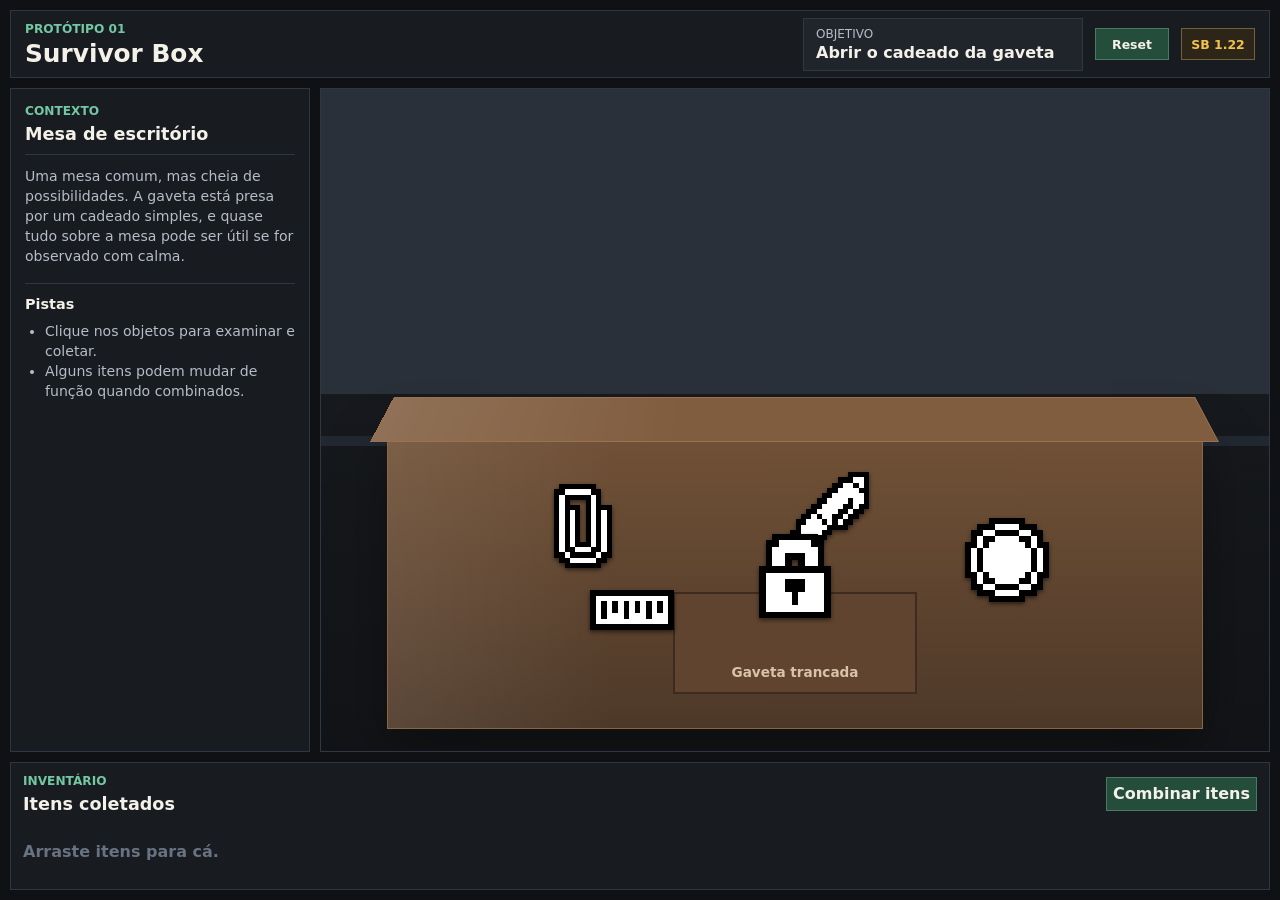
==== commit 85ac8520: "Add reset button SB 1.22" ====
--- a/index.html
+++ b/index.html
@@ -4,7 +4,7 @@
     <meta charset="utf-8" />
     <meta name="viewport" content="width=device-width, initial-scale=1" />
     <title>Survivor Box - Protótipo</title>
-    <link rel="stylesheet" href="src/styles.css?v=sb121" />
+    <link rel="stylesheet" href="src/styles.css?v=sb122" />
   </head>
   <body>
     <main class="game-shell" aria-label="Tela de jogo">
@@ -18,7 +18,10 @@
             <span>Objetivo</span>
             <strong>Abrir o cadeado da gaveta</strong>
           </div>
-          <span class="version-label" aria-label="Versão do jogo">SB 1.21</span>
+          <button class="reset-button" type="button" id="reset-button">
+            Reset
+          </button>
+          <span class="version-label" aria-label="Versão do jogo">SB 1.22</span>
         </div>
       </header>
 
@@ -44,11 +47,6 @@
 
         <section class="scene" aria-label="Cenário interativo">
           <div class="wall">
-            <div class="notice-board">
-              <span>Plantão</span>
-              <span>Manutenção</span>
-              <span>Arquivo</span>
-            </div>
           </div>
 
           <div class="desk" aria-label="Mesa de escritório">
@@ -138,6 +136,6 @@
     <div class="action-hint" id="action-hint" aria-hidden="true">
       A ferramenta parece não ter efeito.
     </div>
-    <script src="src/game.js?v=sb121"></script>
+    <script src="src/game.js?v=sb122"></script>
   </body>
 </html>
--- a/src/styles.css
+++ b/src/styles.css
@@ -140,6 +140,24 @@
   font-weight: 900;
 }
 
+.reset-button {
+  min-width: 74px;
+  min-height: 32px;
+  border: 1px solid #497a63;
+  background: #244d3c;
+  color: var(--text);
+  cursor: pointer;
+  font-size: 0.78rem;
+  font-weight: 900;
+}
+
+.reset-button:hover,
+.reset-button:focus-visible {
+  outline: none;
+  border-color: var(--accent);
+  background: #2d604b;
+}
+
 .objective span {
   color: var(--muted);
   font-size: 0.75rem;
@@ -189,30 +207,6 @@
   position: absolute;
   inset: 0 0 46% 0;
   border-bottom: 10px solid #222832;
-}
-
-.notice-board {
-  position: absolute;
-  top: 28px;
-  right: 48px;
-  width: 190px;
-  height: 96px;
-  padding: 10px;
-  border: 6px solid #5b412f;
-  background: #c3a673;
-  display: grid;
-  grid-template-columns: 1fr 1fr;
-  gap: 10px;
-}
-
-.notice-board span {
-  display: grid;
-  place-items: center;
-  min-height: 26px;
-  background: #eee5cf;
-  color: #34302a;
-  font-size: 0.78rem;
-  font-weight: 700;
 }
 
 .desk {
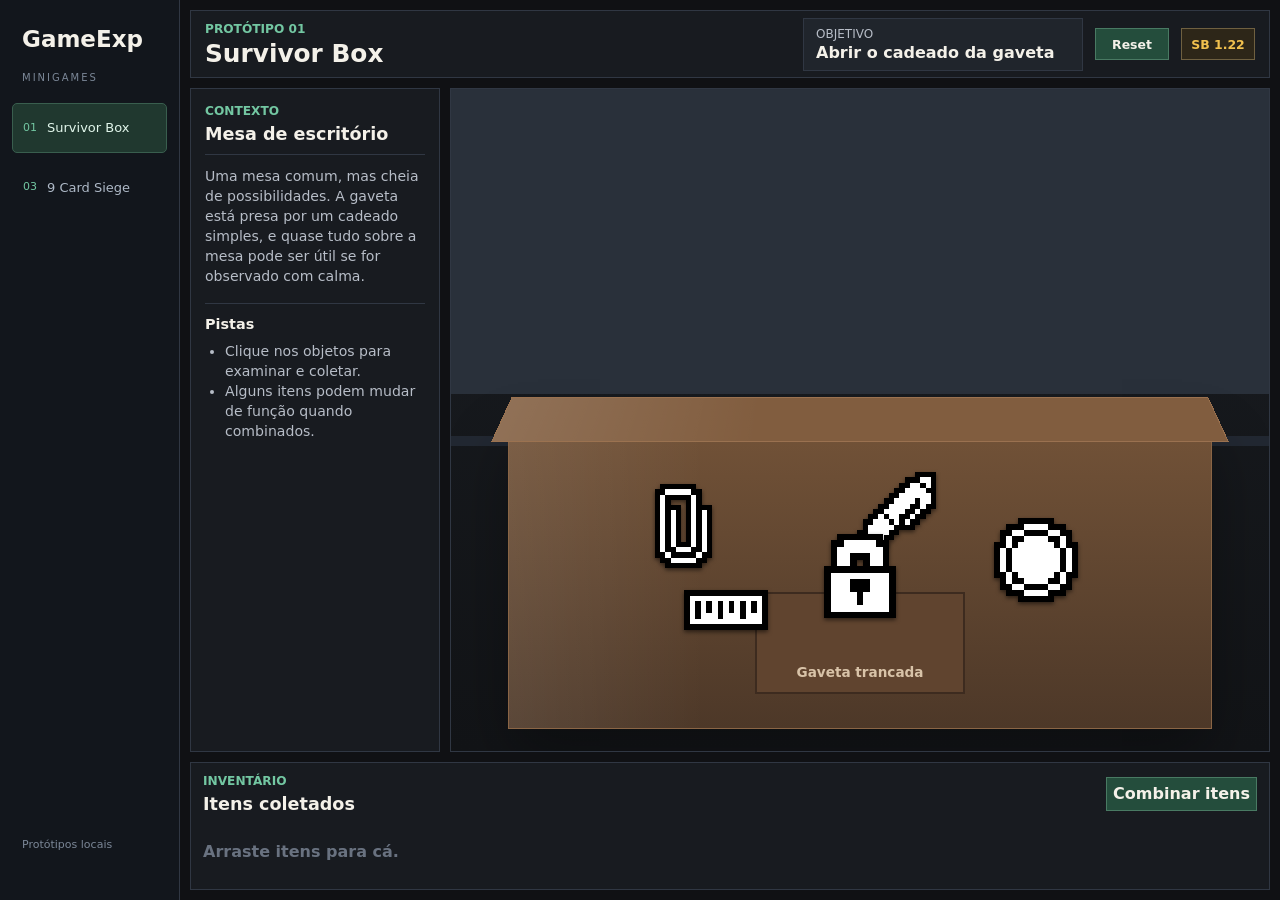
==== commit 7d8e1994: "Add 9 Card Siege with Portuguese tutorial and turn narrative" ====
--- a/index.html
+++ b/index.html
@@ -137,5 +137,6 @@
       A ferramenta parece não ter efeito.
     </div>
     <script src="src/game.js?v=sb122"></script>
+    <script src="game-menu.js"></script>
   </body>
 </html>
